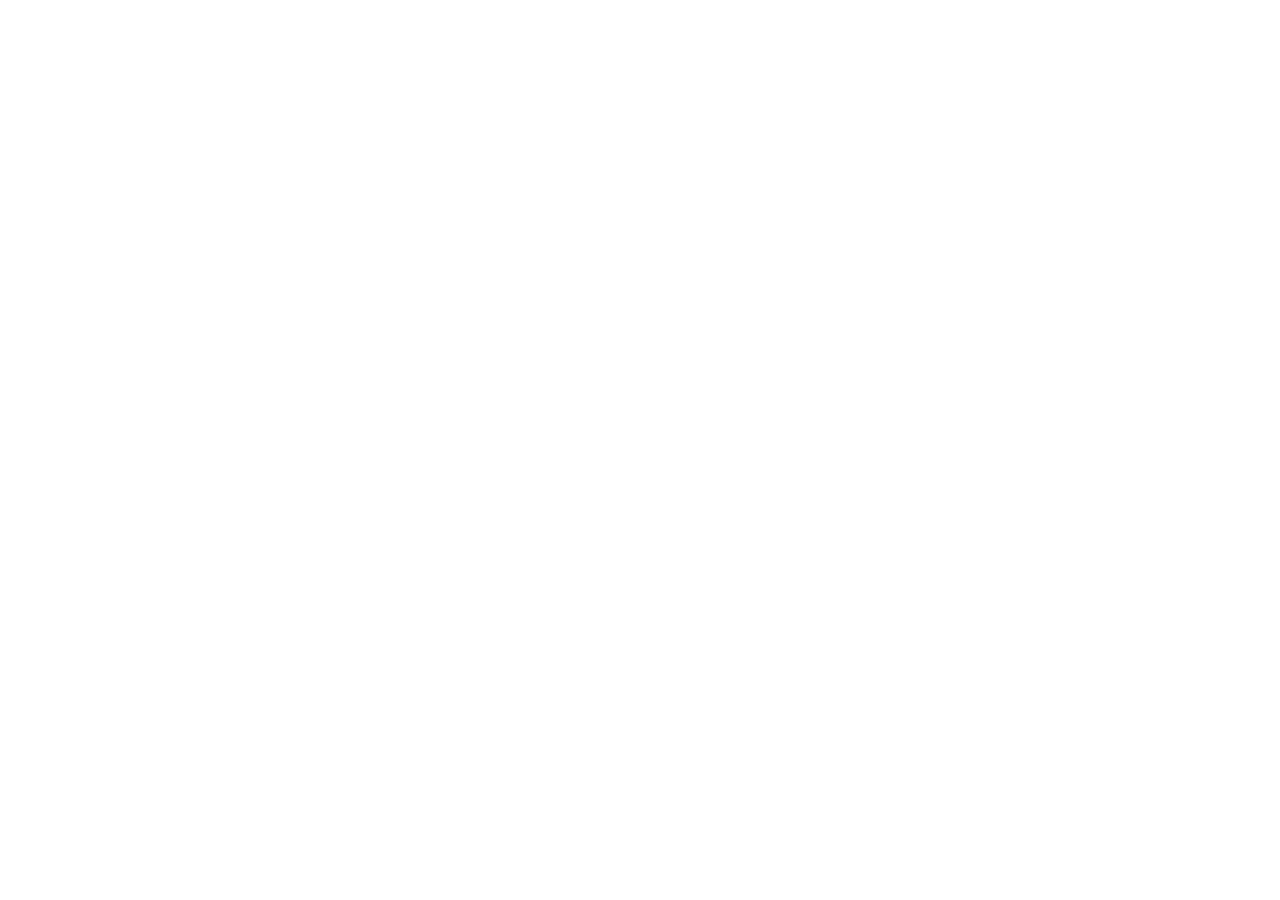
==== index.html @ be2e590c "First Commit" ====
<!DOCTYPE html>
<html lang="en">
<head>
    <meta charset="UTF-8">
    <meta name="viewport" content="width=device-width, initial-scale=1.0">
    <title>Dental Appointment</title>
</head>
<body>
    
</body>
</html>
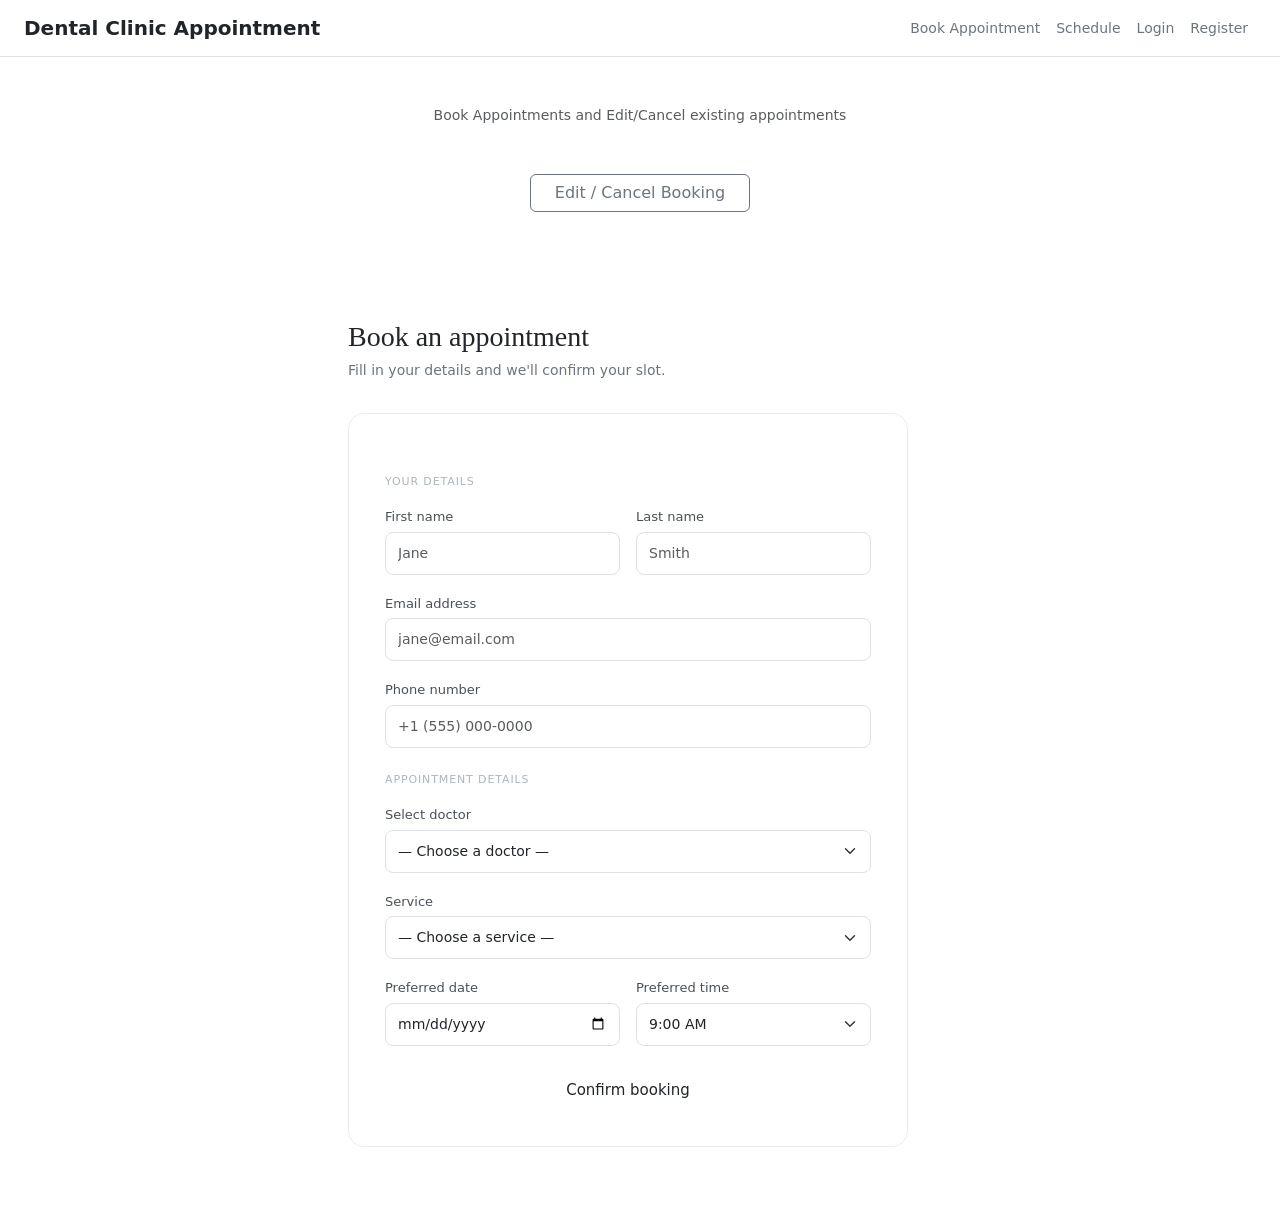
==== commit 375c94b3: "Register, Booking, Login, Edit/Cancel Booking semi-functionality" ====
--- a/index.html
+++ b/index.html
@@ -1,11 +1,107 @@
 <!DOCTYPE html>
 <html lang="en">
 <head>
-    <meta charset="UTF-8">
-    <meta name="viewport" content="width=device-width, initial-scale=1.0">
-    <title>Dental Appointment</title>
+  <meta charset="UTF-8">
+  <meta name="viewport" content="width=device-width, initial-scale=1.0">
+  <title>Dental Appointment</title>
+  <link href="https://cdn.jsdelivr.net/npm/bootstrap@5.3.2/dist/css/bootstrap.min.css" rel="stylesheet"/>
+  <link rel="stylesheet" href="styles.css">
+  
 </head>
 <body>
-    
+ 
+  <nav class="navbar navbar-expand-lg px-4">
+    <a class="navbar-brand fw-semibold text-dark" href="index.html">Dental Clinic Appointment</a>
+    <ul class="navbar-nav ms-auto">
+      <li class="nav-item"><a class="nav-link" href="index.html">Book Appointment</a></li>
+      <li class="nav-item"><a class="nav-link" href="Schedule.html">Schedule</a></li>
+      <li class="nav-item"><a class="nav-link" href="Login.html">Login</a></li>
+      <li class="nav-item"><a class="nav-link" href="Register.html">Register</a></li>
+    </ul>
+  </nav>
+
+   <div class="container py-5 text-center">
+    <p class="text-muted mb-5" style="font-size:14px">Book Appointments and Edit/Cancel existing appointments</p>
+    <div class="d-flex justify-content-center gap-3">
+      <a href="Edit.html" class="btn btn-outline-secondary px-4">Edit / Cancel Booking</a>
+    </div>
+  </div>
+ 
+   <!-- BOOKING + SIDEBAR -->
+  <div class="booking-section">
+    <div class="row g-5 justify-content-center">
+ 
+      <!-- BOOKING FORM -->
+      <div class="col-lg-6 col-md-8">
+        <h2>Book an appointment</h2>
+        <p class="sub">Fill in your details and we'll confirm your slot.</p>
+        <div class="booking-card">
+ 
+          <p class="section-label">Your details</p>
+          <div class="row g-3 mb-3">
+            <div class="col-6">
+              <label class="form-label">First name</label>
+              <input type="text" class="form-control" placeholder="Jane"/>
+            </div>
+            <div class="col-6">
+              <label class="form-label">Last name</label>
+              <input type="text" class="form-control" placeholder="Smith"/>
+            </div>
+          </div>
+          <div class="mb-3">
+            <label class="form-label">Email address</label>
+            <input type="email" class="form-control" placeholder="jane@email.com"/>
+          </div>
+          <div class="mb-3">
+            <label class="form-label">Phone number</label>
+            <input type="tel" class="form-control" placeholder="+1 (555) 000-0000"/>
+          </div>
+ 
+          <p class="section-label">Appointment details</p>
+          <div class="mb-3">
+            <label class="form-label">Select doctor</label>
+            <select class="form-select">
+              <option value="">— Choose a doctor —</option>
+              <option>Dr. Sarah Ahmed</option>
+              <option>Dr. James Liu</option>
+              <option>Dr. Maria Costa</option>
+            </select>
+          </div>
+          <div class="mb-3">
+            <label class="form-label">Service</label>
+            <select class="form-select">
+              <option value="">— Choose a service —</option>
+              <option>General Checkup</option>
+              <option>Teeth Whitening</option>
+              <option>Filling</option>
+              <option>Orthodontics</option>
+              <option>Root Canal</option>
+              <option>Pediatric</option>
+            </select>
+          </div>
+          <div class="row g-3 mb-4">
+            <div class="col-6">
+              <label class="form-label">Preferred date</label>
+              <input type="date" class="form-control"/>
+            </div>
+            <div class="col-6">
+              <label class="form-label">Preferred time</label>
+              <select class="form-select">
+                <option>9:00 AM</option>
+                <option>10:00 AM</option>
+                <option>11:00 AM</option>
+                <option>1:00 PM</option>
+                <option>2:00 PM</option>
+                <option>3:00 PM</option>
+                <option>4:00 PM</option>
+                <option>5:00 PM</option>
+              </select>
+            </div>
+          </div>
+ 
+          <button class="btn btn-green w-100 py-2 rounded-3" style="font-size:15px">Confirm booking</button>
+        </div>
+      </div>
+
 </body>
 </html>
--- a/styles.css
+++ b/styles.css
@@ -0,0 +1,71 @@
+/* ── NAVBAR ── */
+.navbar {
+  background: #fff;
+  border-bottom: 1px solid #dee2e6;
+}
+
+.nav-link {
+  color: #6c757d;
+  font-size: 14px;
+}
+
+.nav-link:hover {
+  color: #212529;
+}
+
+/* ── BOOKING SECTION ── */
+.booking-section {
+  padding: 60px 32px;
+}
+
+.booking-section h2 {
+  font-family: 'DM Serif Display', serif;
+  font-size: 28px;
+  font-weight: 400;
+  margin-bottom: 6px;
+}
+
+.booking-section .sub {
+  color: #6c757d;
+  font-size: 14px;
+  margin-bottom: 32px;
+}
+
+.booking-card {
+  background: #fff;
+  border: 1px solid #e9ecef;
+  border-radius: 16px;
+  padding: 36px;
+  max-width: 560px;
+}
+
+.booking-card .form-label {
+  font-size: 13px;
+  font-weight: 500;
+  color: #495057;
+  margin-bottom: 5px;
+}
+
+.booking-card .form-control,
+.booking-card .form-select {
+  font-size: 14px;
+  border-color: #dee2e6;
+  border-radius: 8px;
+  padding: 10px 12px;
+}
+
+.booking-card .form-control:focus,
+.booking-card .form-select:focus {
+  border-color: var(--green);
+  box-shadow: 0 0 0 3px rgba(29, 158, 117, 0.12);
+}
+
+.booking-card .section-label {
+  font-size: 11px;
+  font-weight: 500;
+  text-transform: uppercase;
+  letter-spacing: 0.08em;
+  color: #adb5bd;
+  margin-bottom: 14px;
+  margin-top: 24px;
+}
